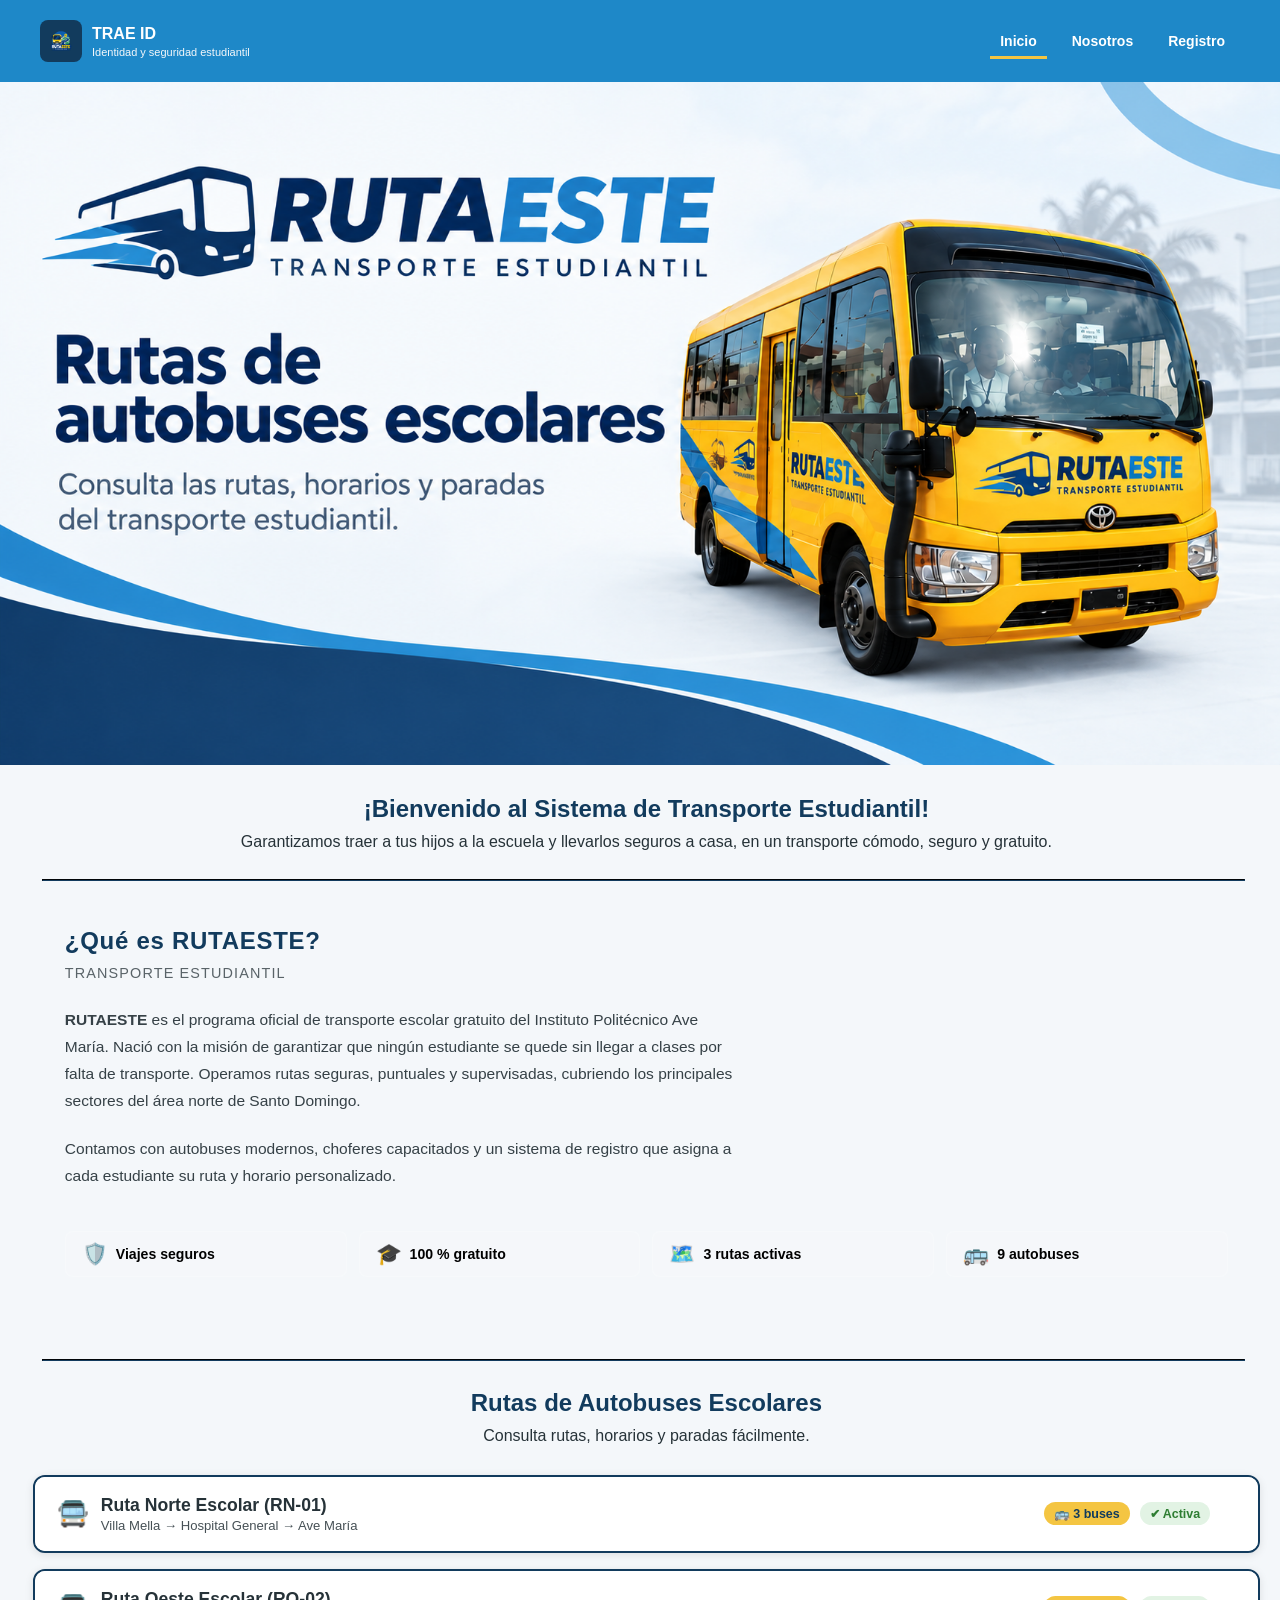
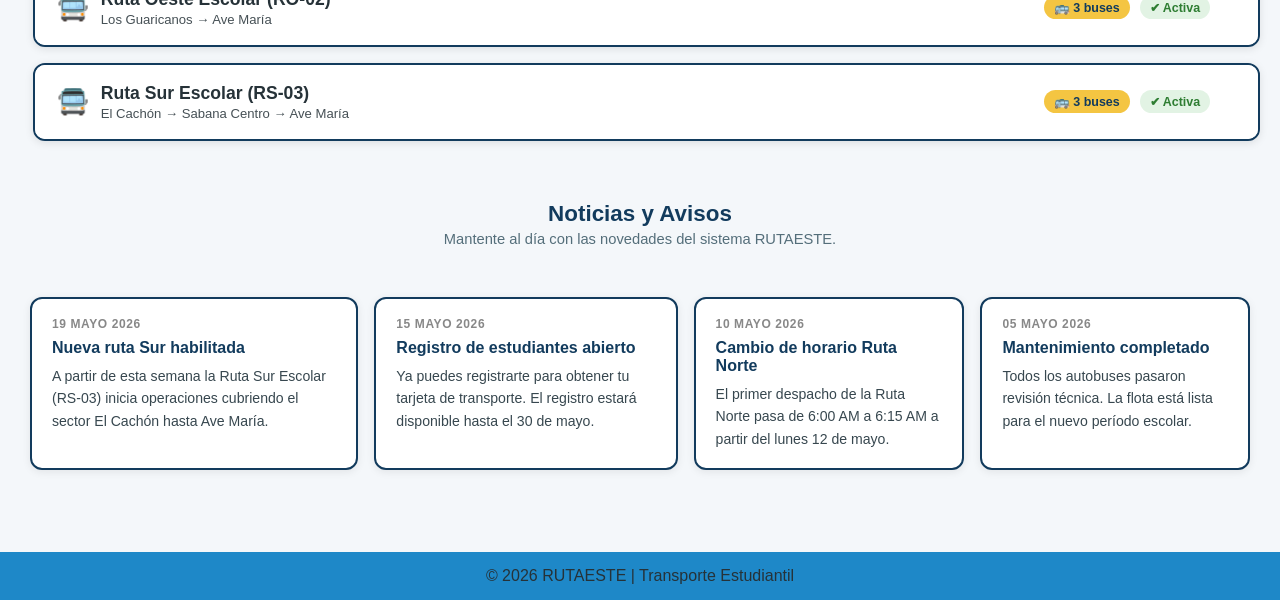
==== index.html @ 0df8cc71 "NEW" ====
<!DOCTYPE html>
<html lang="es">
<head>
  <meta charset="UTF-8">
  <meta name="viewport" content="width=device-width, initial-scale=1.0, maximum-scale=1.0, user-scalable=no">
  <link rel="stylesheet" href="/styles/base.css">
  <link rel="icon" href="/img/LOGO.png">
  <title>Sistema Nacional de Transporte Estudiantil | RUTAESTE</title>
  <script src="/scripts/loader.js"></script>

</head>
<header>
  <div class="nav">
    <div class="brand">
      <div class="brand-mark"><img src="/img/logo.ico" alt="RUTAESTE"></div>
      <div>TRAE ID<small>Identidad y seguridad estudiantil</small></div>
    </div>
    <nav id="nav">
      <button onclick="window.location.href='index.html'" class="active">Inicio</button>
      <button onclick="window.location.href='Nosotros.html'">Nosotros</button>
      <button onclick="window.location.href='registro_update.html'">Registro</button>
    </nav>
  </div>
</header>
<body>

  <div class="banner">
  <img src="/img/banner new version.png" alt="Logo RUTAESTE">
</div>

<div class="center">

  <section class="hero0">
    <center>
      <h1>¡Bienvenido al Sistema de Transporte Estudiantil!</h1>
      <p>Garantizamos traer a tus hijos a la escuela y llevarlos seguros a casa, en un transporte cómodo, seguro y gratuito.</p>
    </center>
  </section>

  <br>
<hr>
  <section class="trae-presentacion1">
    <h2>¿Qué es RUTAESTE?</h2>
    <p class="trae-subtitulo">Transporte Estudiantil</p>
    <p>
      <strong>RUTAESTE</strong> es el programa oficial de transporte escolar gratuito del
      Instituto Politécnico Ave María. Nació con la misión de garantizar que ningún
      estudiante se quede sin llegar a clases por falta de transporte. Operamos rutas
      seguras, puntuales y supervisadas, cubriendo los principales sectores del área
      norte de Santo Domingo.
    </p>
    <p>
      Contamos con autobuses modernos, choferes capacitados y un sistema de registro
      que asigna a cada estudiante su ruta y horario personalizado.
    </p>
 
    <br>
    <div class="trae-pilares">
      <div class="pilar">
        <span class="pilar-icono">🛡️</span>
        <span>Viajes seguros</span>
      </div>
      <div class="pilar">
        <span class="pilar-icono">🎓</span>
        <span>100 % gratuito</span>
      </div>
      <div class="pilar">
        <span class="pilar-icono">🗺️</span>
        <span>3 rutas activas</span>
      </div>
      <div class="pilar">
        <span class="pilar-icono">🚌</span>
        <span>9 autobuses</span>
      </div>
    </div>
  </section>

  <br><hr><br>

  <section class="hero">
    <center><h1>Rutas de Autobuses Escolares</h1></center>
    <center><p>Consulta rutas, horarios y paradas fácilmente.</p></center>
  </section>

  <section class="rutas">

    <!-- ── RUTA NORTE (RN-01) ── -->
    <div class="ruta-card" id="card-norte">
      <div class="ruta-header" onclick="toggleCard('card-norte')">
        <div class="ruta-header-left">
          <span class="ruta-icon">🚍</span>
          <div>
            <p class="ruta-titulo">Ruta Norte Escolar (RN-01)</p>
            <p class="ruta-recorrido-resumen">Villa Mella → Hospital General → Ave María</p>
          </div>
        </div>
        <div class="ruta-header-right">
          <span class="badge badge-buses">🚌 3 buses</span>
          <span class="badge badge-activa">✔ Activa</span>
          <span class="ruta-flecha">▼</span>
        </div>
      </div>

      <div class="ruta-body">
        <iframe
          class="ruta-mapa"
          src="https://www.google.com/maps/d/u/0/embed?mid=1RhpLhLIJPWa6T9oKWr-Y9kpcvEeomhI&ehbc=2E312F"
          loading="lazy"
          allowfullscreen
          title="Mapa Ruta Norte"></iframe>

        <div class="ruta-detalles">
          <div class="detalle-bloque">
            <h4>📍 Paradas</h4>
            <ul>
              <li>Sirena Villa Mella</li>
              <li>Hospital General</li>
              <li>Los Coordinadores</li>
              <li>Estación Sabana Perdida</li>
              <li>Instituto Politécnico Ave María</li>
            </ul>
          </div>

          <div class="detalle-bloque">
            <h4>🚌 Autobuses</h4>
            <ul>
              <li>Bus 01</li>
              <li>Bus 02</li>
              <li>Bus 03</li>
            </ul>
          </div>

          <div class="detalle-bloque">
            <h4>🕐 Horarios</h4>
            <ul>
              <li>6:15 AM</li>
              <li>6:25 AM</li>
              <li>6:35 AM</li>
            </ul>
          </div>

          <div class="detalle-bloque">
            <h4>ℹ️ Información</h4>
            <div class="detalle-stat">⏱ Duración: <span class="valor">35 min</span></div>
            <div class="detalle-stat">📏 Distancia: <span class="valor">8 km aprox.</span></div>
            <div class="detalle-stat">📌 Estado: <span class="valor">Activa</span></div>
          </div>
        </div>
      </div>
    </div>


    <!-- ── RUTA OESTE (RO-02) ── -->
    <div class="ruta-card" id="card-oeste">
      <div class="ruta-header" onclick="toggleCard('card-oeste')">
        <div class="ruta-header-left">
          <span class="ruta-icon">🚍</span>
          <div>
            <p class="ruta-titulo">Ruta Oeste Escolar (RO-02)</p>
            <p class="ruta-recorrido-resumen">Los Guaricanos → Ave María</p>
          </div>
        </div>
        <div class="ruta-header-right">
          <span class="badge badge-buses">🚌 3 buses</span>
          <span class="badge badge-activa">✔ Activa</span>
          <span class="ruta-flecha">▼</span>
        </div>
      </div>

      <div class="ruta-body">
        <iframe
          class="ruta-mapa"
          src="https://www.google.com/maps/d/u/0/embed?mid=13npc8TZJWFdWwq7vRNnT5gHbC9tRqGc&ehbc=2E312F"
          loading="lazy"
          allowfullscreen
          title="Mapa Ruta Oeste"></iframe>

        <div class="ruta-detalles">
          <div class="detalle-bloque">
            <h4>📍 Paradas</h4>
            <ul>
              <li>Entrada Los Guaricanos</li>
              <li>Avenida Principal Los Guaricanos</li>
              <li>Instituto Politécnico Ave María</li>
            </ul>
          </div>

          <div class="detalle-bloque">
            <h4>🚌 Autobuses</h4>
            <ul>
              <li>Bus 04</li>
              <li>Bus 05</li>
              <li>Bus 06</li>
            </ul>
          </div>

          <div class="detalle-bloque">
            <h4>🕐 Horarios</h4>
            <ul>
              <li>6:20 AM</li>
              <li>6:30 AM</li>
              <li>6:40 AM</li>
            </ul>
          </div>

          <div class="detalle-bloque">
            <h4>ℹ️ Información</h4>
            <div class="detalle-stat">⏱ Duración: <span class="valor">20 min</span></div>
            <div class="detalle-stat">📏 Distancia: <span class="valor">4.5 km aprox.</span></div>
            <div class="detalle-stat">📌 Estado: <span class="valor">Activa</span></div>
          </div>
        </div>
      </div>
    </div>


    <!-- ── RUTA SUR (RS-03) ── -->
    <div class="ruta-card" id="card-sur">
      <div class="ruta-header" onclick="toggleCard('card-sur')">
        <div class="ruta-header-left">
          <span class="ruta-icon">🚍</span>
          <div>
            <p class="ruta-titulo">Ruta Sur Escolar (RS-03)</p>
            <p class="ruta-recorrido-resumen">El Cachón → Sabana Centro → Ave María</p>
          </div>
        </div>
        <div class="ruta-header-right">
          <span class="badge badge-buses">🚌 3 buses</span>
          <span class="badge badge-activa">✔ Activa</span>
          <span class="ruta-flecha">▼</span>
        </div>
      </div>

      <div class="ruta-body">
        <iframe
          class="ruta-mapa"
          src="https://www.google.com/maps/d/u/0/embed?mid=1DALolXIkSXLvNFrOCTr4LO9HNz-a-xM&ehbc=2E312F"
          loading="lazy"
          allowfullscreen
          title="Mapa Ruta Sur"></iframe>

        <div class="ruta-detalles">
          <div class="detalle-bloque">
            <h4>📍 Paradas</h4>
            <ul>
              <li>El Cachón</li>
              <li>Parque Sabana Perdida</li>
              <li>Instituto Politécnico Ave María</li>
            </ul>
          </div>

          <div class="detalle-bloque">
            <h4>🚌 Autobuses</h4>
            <ul>
              <li>Bus 07</li>
              <li>Bus 08</li>
              <li>Bus 09</li>
            </ul>
          </div>

          <div class="detalle-bloque">
            <h4>🕐 Horarios</h4>
            <ul>
              <li>6:10 AM</li>
              <li>6:20 AM</li>
              <li>6:30 AM</li>
            </ul>
          </div>

          <div class="detalle-bloque">
            <h4>ℹ️ Información</h4>
            <div class="detalle-stat">⏱ Duración: <span class="valor">15 min</span></div>
            <div class="detalle-stat">📏 Distancia: <span class="valor">3.5 km aprox.</span></div>
            <div class="detalle-stat">📌 Estado: <span class="valor">Activa</span></div>
          </div>
        </div>
      </div>
    </div>

  </section>

</div>
<section class="noticias">
  <center><h2>Noticias y Avisos</h2></center>
  <center><p>Mantente al día con las novedades del sistema RUTAESTE.</p></center>

  <div class="noticias-grid">

    <div class="noticia-card">
      <span class="noticia-fecha">19 mayo 2026</span>
      <h3>Nueva ruta Sur habilitada</h3>
      <p>A partir de esta semana la Ruta Sur Escolar (RS-03) inicia operaciones cubriendo el sector El Cachón hasta Ave María.</p>
    </div>

    <div class="noticia-card">
      <span class="noticia-fecha">15 mayo 2026</span>
      <h3>Registro de estudiantes abierto</h3>
      <p>Ya puedes registrarte para obtener tu tarjeta de transporte. El registro estará disponible hasta el 30 de mayo.</p>
    </div>

    <div class="noticia-card">
      <span class="noticia-fecha">10 mayo 2026</span>
      <h3>Cambio de horario Ruta Norte</h3>
      <p>El primer despacho de la Ruta Norte pasa de 6:00 AM a 6:15 AM a partir del lunes 12 de mayo.</p>
    </div>

    <div class="noticia-card">
      <span class="noticia-fecha">05 mayo 2026</span>
      <h3>Mantenimiento completado</h3>
      <p>Todos los autobuses pasaron revisión técnica. La flota está lista para el nuevo período escolar.</p>
    </div>

  </div>
</section>


<footer>
  <p>© 2026 RUTAESTE | Transporte Estudiantil</p>
</footer>
</body>
</html>

<script>


  // Lista de todas las cards de ruta
  const todasLasCards = ['card-norte', 'card-oeste', 'card-sur'];

  /**
   * Abre la card con el id dado.
   * Si ya estaba abierta, la cierra (toggle).
   * Cierra automáticamente cualquier otra que esté abierta.
   */
  function toggleCard(idCard) {
    const cardActual = document.getElementById(idCard);
    const estaAbierta = cardActual.classList.contains('abierta');

    // Cerrar todas las cards
    todasLasCards.forEach(function(id) {
      document.getElementById(id).classList.remove('abierta');
    });

    // Si la card no estaba abierta, abrirla ahora
    if (!estaAbierta) {
      cardActual.classList.add('abierta');
    }
  }


  // Bloquear Ctrl + rueda del mouse
  document.addEventListener('wheel', function(e) {
    if (e.ctrlKey) {
      e.preventDefault();
    }
  }, { passive: false });

  // Bloquear Ctrl + +, Ctrl + -, Ctrl + 0
  document.addEventListener('keydown', function(e) {
    if (e.ctrlKey &&
       (e.key === '+' || e.key === '-' || e.key === '=' || e.key === '0')) {
      e.preventDefault();
    }
  });
</script>
---- styles/base.css ----
*{
  margin:0;
  padding:0;
  box-sizing:border-box;
  font-family:Arial,sans-serif;
}

body{
  background:#F4F7FA;
  color:#263238;
  object-fit:cover;
  display:block;
}

p{
  color:#263238;
}

.app{
  min-height:100vh;
}

/* ============================================================
   ENCABEZADO Y NAVEGACIÓN
============================================================ */

header{
  background:#1E88C8;
  color:white;
  padding:20px;
  text-align:center;
}

.nav{
  max-width:1200px;
  margin:auto;
  display:flex;
  align-items:center;
  justify-content:space-between;
  gap:20px;
}

.brand{
  display:flex;
  align-items:center;
  gap:10px;
  color:#fff;
  font-weight:bold;
  text-align:left;
}

.brand-mark{
  width:42px;
  height:42px;
  border-radius:8px;
  background:#123B5D;
  padding:5px;
  display:grid;
  place-items:center;
  overflow:hidden;
}

.brand-mark img{
  width:100%;
  height:100%;
  object-fit:contain;
}
.brand small{
  display:block;
  font-size:11px;
  font-weight:normal;
  margin-top:3px;
  color:#F4F7FA;
}

nav{
  display:flex;
  gap:5px;
  flex-wrap:wrap;
  justify-content:flex-end;
  align-items:center;
}

nav button{
  color:#fff;
  margin:0 5px;
  font-weight:bold;
  position:relative;
  text-decoration:none;
  padding:10px;
  border:0;
  background:transparent;
  cursor:pointer;
  font-size:14px;
}

nav button::after{
  content:"";
  position:absolute;
  left:0;
  bottom:0;
  width:0;
  height:3px;
  background:#F4C542;
  transition:.3s;
}

nav button:hover::after,
nav button.active::after{
  width:100%;
}

nav button:hover,
nav button.active{
  color:#fff;
}

/* Menú responsive (igual que en registro) */
@media(max-width:620px){
  .nav{
    align-items:flex-start;
    flex-direction:column;
  }

  nav{
    width:100%;
    justify-content:flex-start;
  }
}

@media(max-width:480px){
  nav button{
    margin:0;
    padding:8px;
  }
}
.hero1{
      text-align:left;
      padding:10px 10px;
      background: #F4F7FA;
    }
    .hero1 h1{color:#123B5D; margin-bottom:10px;}

    .center {
      margin-left: 1%;
      padding:20px;
    }

hr {
  border-color: #123B5D;
  margin-left: 9px;
  margin-right: 15px;
}

  /* ============================================================
       ESTILOS DE CARDS DE RUTAS — No tocan nada fuera de .rutas
    ============================================================ */

    .rutas {
      display: flex;
      flex-direction: column;
      gap: 16px;
      padding: 20px 0;
    }

    .ruta-card {
      border: 2px solid #123B5D;       
      border-radius: 12px;
      overflow: hidden;
      background: #ffffff;
      box-shadow: 0 2px 8px rgba(0, 0, 0, 0.10);
      transition: box-shadow 0.3s ease;
    }

    .ruta-card:hover {
      box-shadow: 0 4px 18px rgba(26, 58, 107, 0.18);
    }

    .ruta-header {
      display: flex;
      align-items: center;
      justify-content: space-between;
      padding: 18px 22px;
      cursor: pointer;
      background: #ffffff;            
      color: #ffffff;
      user-select: none;
      gap: 12px;
      transition: background 0.2s ease;
    }

    .ruta-header:hover {
      background: #1E88C8;
    }

    .ruta-header-left {
      display: flex;
      align-items: center;
      gap: 12px;
    }

    .ruta-icon {
      font-size: 1.6rem;
      line-height: 1;
    }

    .ruta-titulo {
      font-size: 1.1rem;
      font-weight: 700;
      margin: 0;
    }

    .ruta-recorrido-resumen {
      font-size: 0.82rem;
      opacity: 0.85;
      margin: 2px 0 0;
    }

    /* Grupo de badges (buses + estado) */
    .ruta-header-right {
      display: flex;
      align-items: center;
      gap: 10px;
      flex-shrink: 0;
    }

    .badge {
      display: inline-flex;
      align-items: center;
      gap: 5px;
      padding: 4px 10px;
      border-radius: 20px;
      font-size: 0.78rem;
      font-weight: 600;
    }

    .badge-buses {
      background: #F4C542;             
      color: #123B5D;
    }

    .badge-activa {
      background: #E2F3E4;
      color: #2E7D32;
    }

    /* Flecha animada */
    .ruta-flecha {
      font-size: 1rem;
      transition: transform 0.35s ease;
      opacity: 0.85;
    }

    .ruta-card.abierta .ruta-flecha {
      transform: rotate(180deg);
    }

    .ruta-body {
      max-height: 0;
      overflow: hidden;
      transition: max-height 0.45s cubic-bezier(0.4, 0, 0.2, 1),
                  padding   0.35s ease;
      padding: 0 22px;
      background: #F4F7FA;
    }

    .ruta-card.abierta .ruta-body {
      max-height: 1200px;            
      padding: 20px 22px 24px;
    }

    /* Iframe del mapa */
    .ruta-mapa {
      width: 100%;
      height: 260px;
      border: none;
      border-radius: 10px;
      margin-bottom: 20px;
      display: block;
    }

    /* Grid de detalles */
    .ruta-detalles {
      display: grid;
      grid-template-columns: repeat(auto-fit, minmax(180px, 1fr));
      gap: 14px;
    }

    .detalle-bloque {
      background: #ffffff;
      border: 1px solid #D7E2EA;
      border-radius: 10px;
      padding: 14px 16px;
    }

    .detalle-bloque h4 {
      margin: 0 0 8px;
      font-size: 0.78rem;
      text-transform: uppercase;
      letter-spacing: 0.06em;
      color: #123B5D;
      font-weight: 700;
    }

    .detalle-bloque ul {
      margin: 0;
      padding-left: 16px;
      font-size: 0.88rem;
      color: #263238;
      line-height: 1.7;
    }

    .detalle-bloque p {
      margin: 0;
      font-size: 0.88rem;
      color: #263238;
      line-height: 1.6;
    }

    .detalle-stat {
      display: flex;
      align-items: center;
      gap: 6px;
      font-size: 0.88rem;
      color: #263238;
      margin-bottom: 4px;
    }

    .detalle-stat span.valor {
      font-weight: 600;
      color: #123B5D;
    }

    /* ---- Responsive ---- */
    @media (max-width: 600px) {
      .ruta-header {
        padding: 14px 16px;
      }

      .ruta-titulo {
        font-size: 1rem;
      }

      .badge {
        font-size: 0.72rem;
        padding: 3px 8px;
      }

      .ruta-card.abierta .ruta-body {
        padding: 16px 16px 20px;
      }

      .ruta-mapa {
        height: 200px;
      }
    }

     .trae-presentacion {
      background: #a0a0a000;
      border-radius: 16px;
      padding: 36px 32px;
      margin: 10px 0 28px;
      color: #ffffff;
      position: relative;
      overflow: hidden;
      
    }

    /* Detalle decorativo de fondo */
    .trae-presentacion::before {
      position: absolute;
      right: 24px;
      top: 50%;
      transform: translateY(-50%);
      font-size: 7rem;
      opacity: 0.08;
      pointer-events: none;
    }

    .trae-presentacion h2 {
      font-size: 1.5rem;
      font-weight: 800;
      margin: 0 0 6px;
      color: #123B5D;         
      letter-spacing: 0.03em;

    }

    .trae-presentacion .trae-subtitulo {
      font-size: 0.9rem;
      opacity: 0.75;
      margin: 0 0 20px;
      text-transform: uppercase;
      letter-spacing: 0.08em;
    }

    .trae-presentacion p {
      font-size: 0.97rem;
      line-height: 1.75;
      margin: 0 0 20px;
      max-width: 680px;
      opacity: 0.92;
    }

    
    .trae-pilares {
      display: flex;
      flex-wrap: wrap;
      gap: 12px;
      margin-top: 4px;
      color: #000000;

    }

    .pilar {
      display: flex;
      align-items: center;
      gap: 8px;
      background: rgba(0, 0, 0, 0.973);
      border: 1px solid rgb(0, 0, 0);
      border-radius: 8px;
      padding: 10px 16px;
      font-size: 0.88rem;
      font-weight: 600;
      flex: 1;
      min-width: 140px;
    }

    .pilar-icono {
      font-size: 1.3rem;
    }

    @media (max-width: 600px) {
      .trae-presentacion {
        padding: 24px 18px;
      }

      .trae-presentacion h2 {
        font-size: 1.2rem;
      }

      .pilar {
        min-width: 120px;
        font-size: 0.82rem;
      }
    }


    *{margin:0;padding:0;box-sizing:border-box;font-family:Arial,sans-serif;}
      body{
      background:#F4F7FA;
      object-fit: cover; 
      display: block;
    }

    p {
      color: #263238 ;
    }
    header{
      background:#1E88C8;
      color:white;
      padding:20px;
      text-align:center;
    }

    .menu-links{
      padding: auto;
      display:flex;
      align-items:center;
    }
    .hero0{
      text-align:left;
      padding: 10px;
      background:#F4F7FA;
    }
    .hero0 h1{color:#123B5D; margin-bottom:10px;}
    .rutas{
      padding:10px;
    }
  .hero{
      text-align:left;
      padding:10px;
      background:#F4F7FA;
    
    }
    .hero h1{color:#123B5D; margin-bottom:10px;}
    .rutas{
      padding:10px;
    }

    .card{
      background:white;
      margin:15px auto;
      padding:20px;
      max-width:500px;
      border-left:8px solid #000000;
      border-radius:8px;
      box-shadow:0 2px 5px rgba(0,0,0,0.1);
    }
    footer{
      background:#1E88C8;
      color:white;
      text-align:center;
      padding:15px;
      margin-top:20px;
    }

    .banner img{
      width:100%;
      height:100%;
      object-fit:contain;
      display:block;
    }

  

.hero1{
      text-align:left;
      padding:10px 10px;
      background:#F4F7FA ;
    }
    .hero1 h1{color:#123B5D; margin-bottom:10px;}

    .center {
      margin-left: 1%;
      padding:20px;
    }

hr {
  border-color: #123B5D;
  margin-left: 9px;
  margin-right: 15px;
}

  /* ============================================================
       ESTILOS DE CARDS DE RUTAS 
    ============================================================ */

    .rutas {
      display: flex;
      flex-direction: column;
      gap: 16px;
      padding: 20px 0;
    }

    .ruta-card {
      border: 2px solid #123B5D;       
      border-radius: 12px;
      overflow: hidden;
      background: #ffffff;
      box-shadow: 0 2px 8px rgba(0, 0, 0, 0.10);
      transition: box-shadow 0.3s ease;
    }

    .ruta-card:hover {
      box-shadow: 0 4px 18px rgba(26, 58, 107, 0.18);
    }

    /* Cabecera clickeable */
    .ruta-header {
      display: flex;
      align-items: center;
      justify-content: space-between;
      padding: 18px 22px;
      cursor: pointer;
      background: #ffffff;            
      color: #ffffff;
      user-select: none;
      gap: 12px;
      transition: background 0.2s ease;
    }

    .ruta-header:hover {
      background: #1E88C8;
    }

    /* Icono de autobús + nombre */
    .ruta-header-left {
      display: flex;
      align-items: center;
      gap: 12px;
    }

    .ruta-icon {
      font-size: 1.6rem;
      line-height: 1;
    }

    .ruta-titulo {
      font-size: 1.1rem;
      font-weight: 700;
      margin: 0;
    }

    .ruta-recorrido-resumen {
      font-size: 0.82rem;
      opacity: 0.85;
      margin: 2px 0 0;
    }

    /* Grupo de badges (buses + estado) */
    .ruta-header-right {
      display: flex;
      align-items: center;
      gap: 10px;
      flex-shrink: 0;
    }

    .badge {
      display: inline-flex;
      align-items: center;
      gap: 5px;
      padding: 4px 10px;
      border-radius: 20px;
      font-size: 0.78rem;
      font-weight: 600;
    }

    .badge-buses {
      background: #F4C542;           
      color: #123B5D;
    }

    .badge-activa {
      background: #E2F3E4;
      color: #2E7D32;
    }

    /* Flecha animada */
    .ruta-flecha {
      font-size: 1rem;
      transition: transform 0.35s ease;
      opacity: 0.85;
    }

    .ruta-card.abierta .ruta-flecha {
      transform: rotate(180deg);
    }

    .ruta-body {
      max-height: 0;
      overflow: hidden;
      transition: max-height 0.45s cubic-bezier(0.4, 0, 0.2, 1),
                  padding   0.35s ease;
      padding: 0 22px;
      background: #F4F7FA;
    }

    .ruta-card.abierta .ruta-body {
      max-height: 1200px;              
      padding: 20px 22px 24px;
    }

    /* Iframe del mapa */
    .ruta-mapa {
      width: 100%;
      height: 260px;
      border: none;
      border-radius: 10px;
      margin-bottom: 20px;
      display: block;
    }

    /* Grid de detalles */
    .ruta-detalles {
      display: grid;
      grid-template-columns: repeat(auto-fit, minmax(180px, 1fr));
      gap: 14px;
    }

    .detalle-bloque {
      background: #ffffff;
      border: 1px solid #D7E2EA;
      border-radius: 10px;
      padding: 14px 16px;
    }

    .detalle-bloque h4 {
      margin: 0 0 8px;
      font-size: 0.78rem;
      text-transform: uppercase;
      letter-spacing: 0.06em;
      color: #123B5D;
      font-weight: 700;
    }

    .detalle-bloque ul {
      margin: 0;
      padding-left: 16px;
      font-size: 0.88rem;
      color: #263238;
      line-height: 1.7;
    }

    .detalle-bloque p {
      margin: 0;
      font-size: 0.88rem;
      color: #263238;
      line-height: 1.6;
    }

    .detalle-stat {
      display: flex;
      align-items: center;
      gap: 6px;
      font-size: 0.88rem;
      color: #263238;
      margin-bottom: 4px;
    }

    .detalle-stat span.valor {
      font-weight: 600;
      color: #123B5D;
    }

    /* ---- Responsive ---- */
    @media (max-width: 600px) {
      .ruta-header {
        padding: 14px 16px;
      }

      .ruta-titulo {
        font-size: 1rem;
      }

      .badge {
        font-size: 0.72rem;
        padding: 3px 8px;
      }

      .ruta-card.abierta .ruta-body {
        padding: 16px 16px 20px;
      }

      .ruta-mapa {
        height: 200px;
      }
    }

     .trae-presentacion1 {
      background: #a0a0a000;
      border-radius: 16px;
      padding: 36px 32px;
      margin: 10px 0 28px;
      color: #ffffff;
      position: relative;
      overflow: hidden;
      
    }

    .trae-presentacion1::before {
      position: absolute;
      right: 24px;
      top: 50%;
      transform: translateY(-50%);
      font-size: 7rem;
      opacity: 0.08;
      pointer-events: none;
    }

    .trae-presentacion1 h2 {
      font-size: 1.5rem;
      font-weight: 800;
      margin: 0 0 6px;
      color: #123B5D;           
      letter-spacing: 0.03em;

    }

    .trae-presentacion1 .trae-subtitulo {
      font-size: 0.9rem;
      opacity: 0.75;
      margin: 0 0 20px;
      text-transform: uppercase;
      letter-spacing: 0.08em;
    }

    .trae-presentacion1 p {
      font-size: 0.97rem;
      line-height: 1.75;
      margin: 0 0 20px;
      max-width: 680px;
      opacity: 0.92;
    }

    
    .trae-presentacion1 {
      background: #a0a0a000;
      border-radius: 16px;
      padding: 36px 32px;
      margin: 10px 0 28px;
      color: #ffffff;
      position: relative;
      overflow: hidden;
      
    }

    .trae-presentacion::before {
      position: absolute;
      right: 24px;
      top: 50%;
      transform: translateY(-50%);
      font-size: 7rem;
      opacity: 0.08;
      pointer-events: none;
    }

    .trae-presentacion h2 {
      font-size: 1.5rem;
      font-weight: 800;
      margin: 0 0 6px;
      color: #123B5D;           
      letter-spacing: 0.03em;

    }

    .trae-presentacion .trae-subtitulo {
      font-size: 0.9rem;
      opacity: 0.75;
      margin: 0 0 20px;
      text-transform: uppercase;
      letter-spacing: 0.08em;
    }

    .trae-presentacion p {
      font-size: 0.97rem;
      line-height: 1.75;
      margin: 0 0 20px;
      max-width: 680px;
      opacity: 0.92;
    }

    .trae-pilares {
      display: flex;
      flex-wrap: wrap;
      gap: 12px;
      margin-top: 4px;
    }

    .pilar {
      display: flex;
      align-items: center;
      gap: 8px;
      background: rgba(255, 255, 255, 0.10);
      border: 1px solid rgba(255, 255, 255, 0.18);
      border-radius: 8px;
      padding: 10px 16px;
      font-size: 0.88rem;
      font-weight: 600;
      flex: 1;
      min-width: 140px;
    }

    .pilar-icono {
      font-size: 1.3rem;
    }

    @media (max-width: 600px) {
      .trae-presentacion {
        padding: 24px 18px;
      }

      .trae-presentacion h2 {
        font-size: 1.2rem;
      }

      .pilar {
        min-width: 120px;
        font-size: 0.82rem;
      }
    }

/* ===== NOTICIAS ===== */
.noticias {
  padding: 20px 0 32px;
}

.noticias h2 {
  font-size: 1.4rem;
  color: #123B5D;
  margin-bottom: 4px;
}

.noticias > center > p {
  color: #546E7A;
  font-size: 0.92rem;
  margin-bottom: 20px;
}

.noticias-grid {
  display: flex;
  grid-template-columns: repeat(auto-fit, minmax(240px, 1fr));
  gap: 16px;
  margin-top: 16px;
  padding: 30px;
}

.noticia-card {
  background: #ffffff;
  border: 2px solid #123B5D;
  border-radius: 12px;
  padding: 18px 20px;
  display: flex;
  flex-direction: column;
  gap: 8px;
  box-shadow: 0 2px 8px rgba(0,0,0,0.08);
  transition: box-shadow 0.3s ease;
}

.noticia-card:hover {
  box-shadow: 0 4px 16px rgba(26, 58, 107, 0.18);
}

.noticia-fecha {
  font-size: 0.75rem;
  color: #888;
  font-weight: 600;
  text-transform: uppercase;
  letter-spacing: 0.05em;
}

.noticia-card h3 {
  font-size: 1rem;
  color: #123B5D;
  margin: 0;
}

.noticia-card p {
  font-size: 0.88rem;
  color: #37474F;
  line-height: 1.6;
  margin: 0;
}

.noticia-tag {
  display: inline-block;
  background: #F4C542;
  color: #123B5D;
  font-size: 0.75rem;
  font-weight: 700;
  padding: 3px 10px;
  border-radius: 20px;
  align-self: flex-start;
  margin-top: 4px;
}


@media (max-width: 600px) {
  .trae-presentacion {
    flex-direction: column; /* Se apilan verticalmente en móvil */
  }

  .Autobusfoto {
    width: 100%;
  }
}

.trae-presentacion {
  display: flex;
  align-items: center;
}

.trae-presentacion .hero1 {
  flex: 1; 
}

.Autobusfoto {
  width: 500px;
  height: auto;
  border-radius: 12px;
  object-fit: cover;
  flex-shrink: 0; 
  border: 3px solid #123B5D;
}

/* ============================================================
       PÁGINA DE REGISTRO 
    ============================================================ */

    /* ---- Sección hero del registro ---- */
    .registro-hero {
      text-align: left;
      padding: 10px;
      background: #F4F7FA;
    }
    .registro-hero h1 { color: #123B5D; margin-bottom: 8px; }
    .registro-hero p  { color: #263238; font-size: 0.95rem; }

    /* ---- Bloque de ventajas ---- */
    .ventajas-grid {
      display: grid;
      grid-template-columns: repeat(auto-fit, minmax(200px, 1fr));
      gap: 14px;
      margin: 18px 0;
    }

    .ventaja-card {
      background: #ffffff;
      border-left: 6px solid #123B5D;
      border-radius: 8px;
      padding: 16px 18px;
      box-shadow: 0 2px 5px rgba(0,0,0,0.1);
      display: flex;
      flex-direction: column;
      gap: 6px;
    }

    .ventaja-icono {
      font-size: 1.8rem;
    }

    .ventaja-card h3 {
      font-size: 0.95rem;
      color: #123B5D;
      margin: 0;
    }

    .ventaja-card p {
      font-size: 0.82rem;
      color: #263238;
      margin: 0;
      line-height: 1.5;
    }

    .tarjeta-preview-section {
      background: #ffffff;
      border-left: 6px solid #123B5D;
      border-radius: 8px;
      padding: 20px 22px;
      box-shadow: 0 2px 5px rgba(0,0,0,0.1);
      margin-bottom: 24px;
      display: flex;
      align-items: center;
      gap: 28px;
      flex-wrap: wrap;
    }

    .tarjeta-preview-section .texto-tarjeta {
      flex: 1;
      min-width: 200px;
    }

    .tarjeta-preview-section h2 {
      color: #123B5D;
      font-size: 1.2rem;
      margin-bottom: 8px;
    }

    .tarjeta-preview-section p {
      font-size: 0.88rem;
      color: #263238;
      line-height: 1.6;
      margin-bottom: 6px;
    }

    .tarjeta-mockup {
      width: 280px;
      min-width: 240px;
      background: linear-gradient(135deg, #123B5D 0%, #0E2A42 100%);
      border-radius: 14px;
      padding: 20px 22px;
      color: #fff;
      box-shadow: 0 6px 24px rgba(30,90,168,0.30);
      position: relative;
      overflow: hidden;
    }

    .tarjeta-mockup::before {
      content: "";
      position: absolute;
      width: 160px;
      height: 160px;
      background: rgba(250, 194, 20, 0.12);
      border-radius: 50%;
      top: -40px;
      right: -40px;
    }

    .tarjeta-mockup::after {
      content: "";
      position: absolute;
      width: 100px;
      height: 100px;
      background: rgba(255,255,255,0.06);
      border-radius: 50%;
      bottom: -30px;
      left: -20px;
    }

    .tarjeta-label {
      font-size: 0.65rem;
      text-transform: uppercase;
      letter-spacing: 0.12em;
      opacity: 0.75;
      margin-bottom: 4px;
    }

    .tarjeta-nombre {
      font-size: 1rem;
      font-weight: 700;
      margin-bottom: 14px;
      color: #F4F7FA;
    }

    .tarjeta-info-row {
      display: flex;
      justify-content: space-between;
      font-size: 0.75rem;
      opacity: 0.85;
      margin-bottom: 4px;
    }

    .tarjeta-chip {
      width: 36px;
      height: 26px;
      background: linear-gradient(135deg, #F4F7FA, #e0a800);
      border-radius: 5px;
      margin-bottom: 14px;
      box-shadow: 0 2px 6px rgba(0,0,0,0.2);
    }

    .tarjeta-footer-row {
      display: flex;
      justify-content: space-between;
      align-items: flex-end;
      margin-top: 10px;
    }

    .tarjeta-logo-text {
      font-size: 1.1rem;
      font-weight: 800;
      color: #F4F7FA;
      letter-spacing: 0.05em;
    }

    .tarjeta-tipo {
      font-size: 0.65rem;
      opacity: 0.7;
      text-align: right;
    }

    .divisor-registro {
      display: flex;
      align-items: center;
      gap: 12px;
      margin: 20px 0;
    }

    .divisor-registro hr {
      flex: 1;
      border-color: #123B5D;
      margin: 0;
    }

    .divisor-registro span {
      color: #123B5D;
      font-weight: 700;
      font-size: 1rem;
      white-space: nowrap;
    }

    .form-registro {
      background: #ffffff;
      border-left: 6px solid #123B5D;
      border-radius: 8px;
      padding: 24px 26px;
      box-shadow: 0 2px 5px rgba(0,0,0,0.1);
      margin-bottom: 30px;
    }

    .form-registro h2 {
      color: #123B5D;
      font-size: 1.2rem;
      margin-bottom: 18px;
    }

    /* Grid de campos */
    .form-grid {
      display: grid;
      grid-template-columns: repeat(auto-fit, minmax(220px, 1fr));
      gap: 14px;
    }

    /* Campo que ocupa las 2 columnas completas */
    .campo-completo {
      grid-column: 1 / -1;
    }

    .campo {
      display: flex;
      flex-direction: column;
      gap: 5px;
    }

    .campo label {
      font-size: 0.80rem;
      font-weight: 700;
      color: #123B5D;
      text-transform: uppercase;
      letter-spacing: 0.05em;
    }

    .campo input,
    .campo select {
      padding: 10px 12px;
      border: 1.5px solid #c8d8f0;
      border-radius: 7px;
      font-size: 0.88rem;
      color: #263238;
      background: #f7faff;
      transition: border-color 0.2s ease, box-shadow 0.2s ease;
      outline: none;
    }

    .campo input:focus,
    .campo select:focus {
      border-color: #123B5D;
      box-shadow: 0 0 0 3px rgba(30,90,168,0.12);
      background: #fff;
    }

    .campo input::placeholder {
      color: #aaa;
      font-size: 0.82rem;
    }

    /* Separador de secciones dentro del form */
    .form-seccion-titulo {
      grid-column: 1 / -1;
      font-size: 0.78rem;
      font-weight: 700;
      text-transform: uppercase;
      letter-spacing: 0.08em;
      color: #888;
      padding-bottom: 4px;
      border-bottom: 1px solid #e0e9f8;
      margin-top: 6px;
    }

    /* Botón de envío */
    .btn-registrar {
      display: block;
      width: 100%;
      margin-top: 20px;
      padding: 13px;
      background: #1E88C8;
      color: #fff;
      font-size: 1rem;
      font-weight: 700;
      border: none;
      border-radius: 8px;
      cursor: pointer;
      letter-spacing: 0.04em;
      transition: background 0.2s ease, transform 0.15s ease;
    }

    .btn-registrar:hover {
      background: #0E2A42;
      transform: translateY(-1px);
    }

    .btn-registrar:active {
      transform: translateY(0);
    }

    /* Nota de privacidad */
    .nota-privacidad {
      font-size: 0.75rem;
      color: #888;
      text-align: center;
      margin-top: 10px;
    }

    .mensaje-exito {
      display: none;
      background: #E2F3E4;
      border-left: 6px solid #2E7D32;
      border-radius: 8px;
      padding: 18px 20px;
      margin-top: 16px;
      color: #2E7D32;
      font-size: 0.9rem;
      font-weight: 600;
    }

    /* ---- Responsive ---- */
    @media (max-width: 600px) {
      .tarjeta-preview-section {
        flex-direction: column;
      }

      .tarjeta-mockup {
        width: 100%;
      }

      .form-registro {
        padding: 18px 16px;
      }
    }
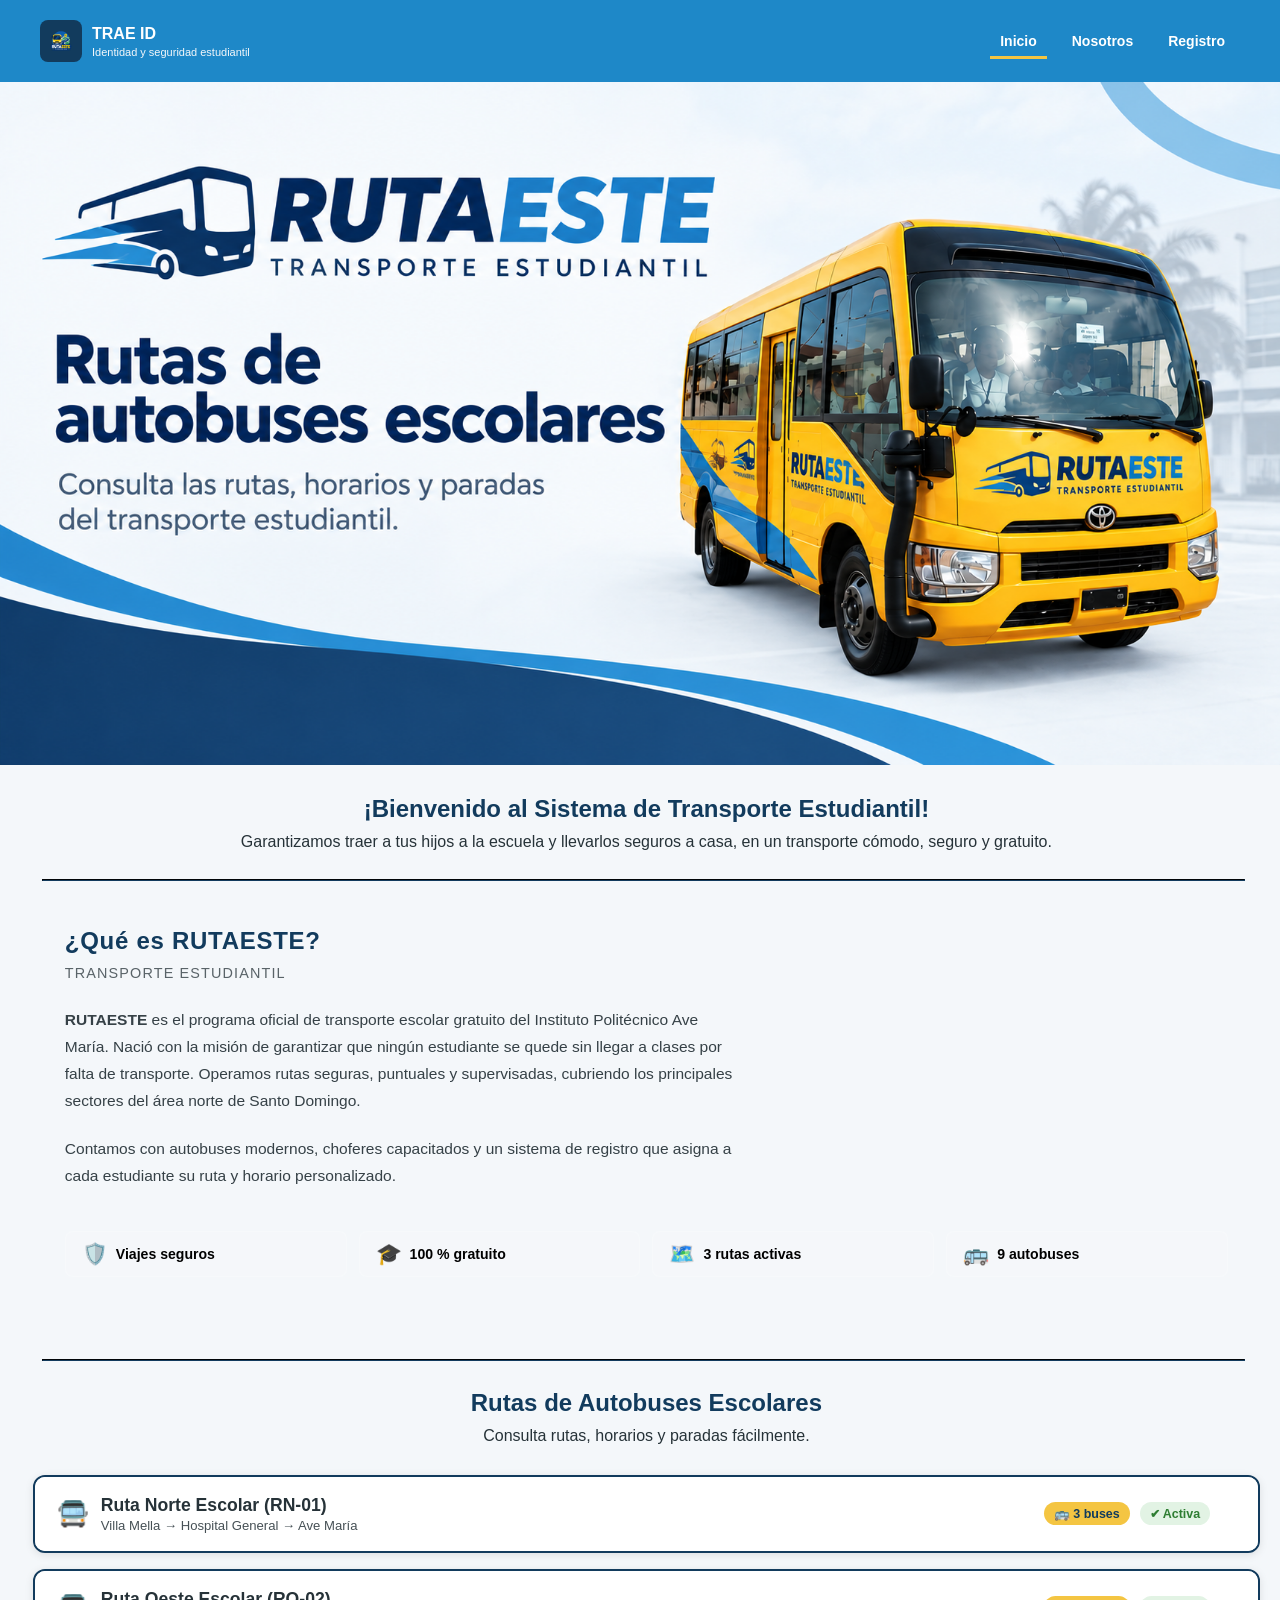
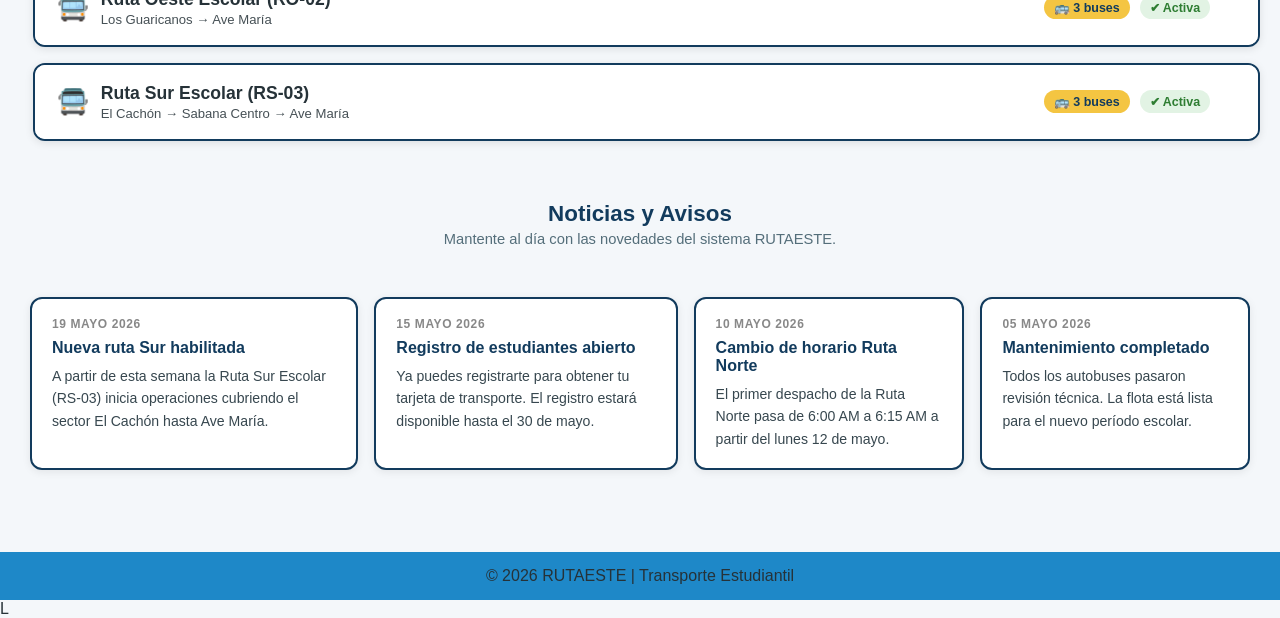
==== commit 94ab90f1: "NEW" ====
--- a/index.html
+++ b/index.html
@@ -361,4 +361,6 @@
       e.preventDefault();
     }
   });
-</script>+</script>
+
+L
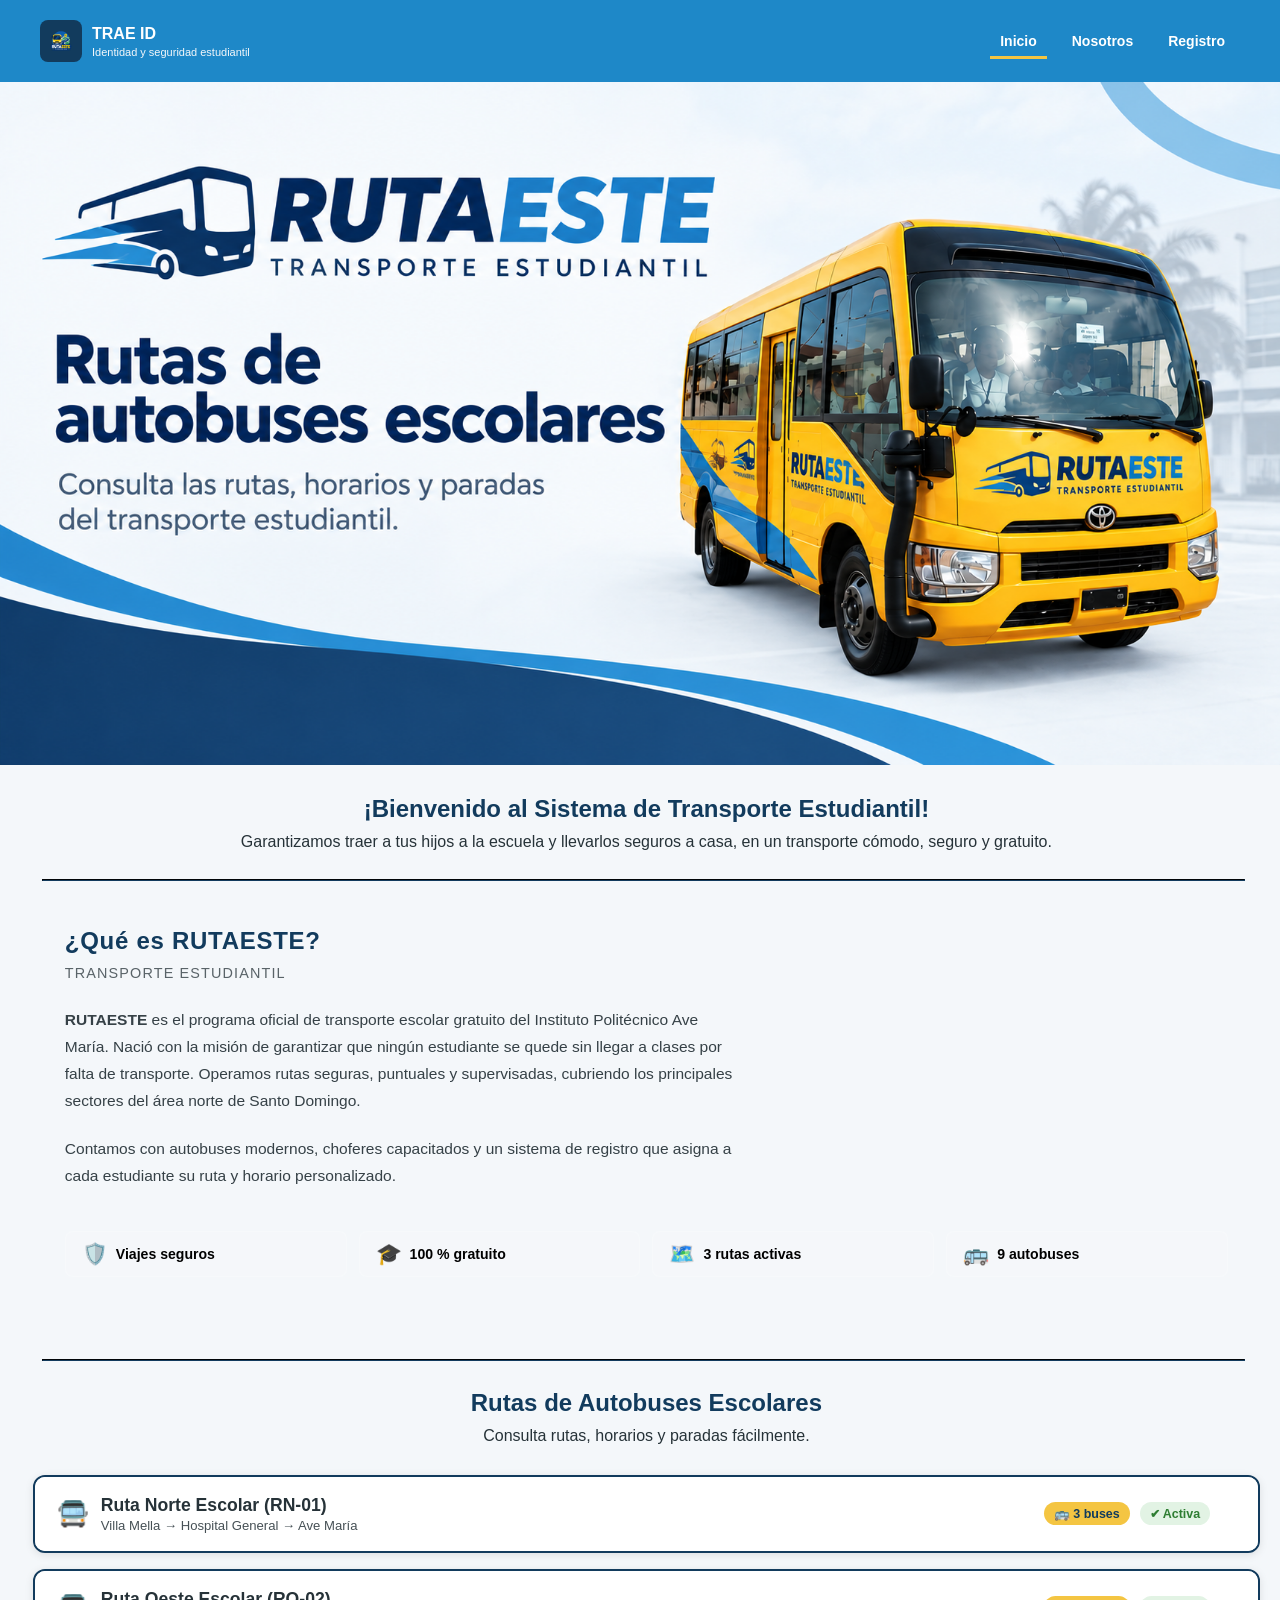
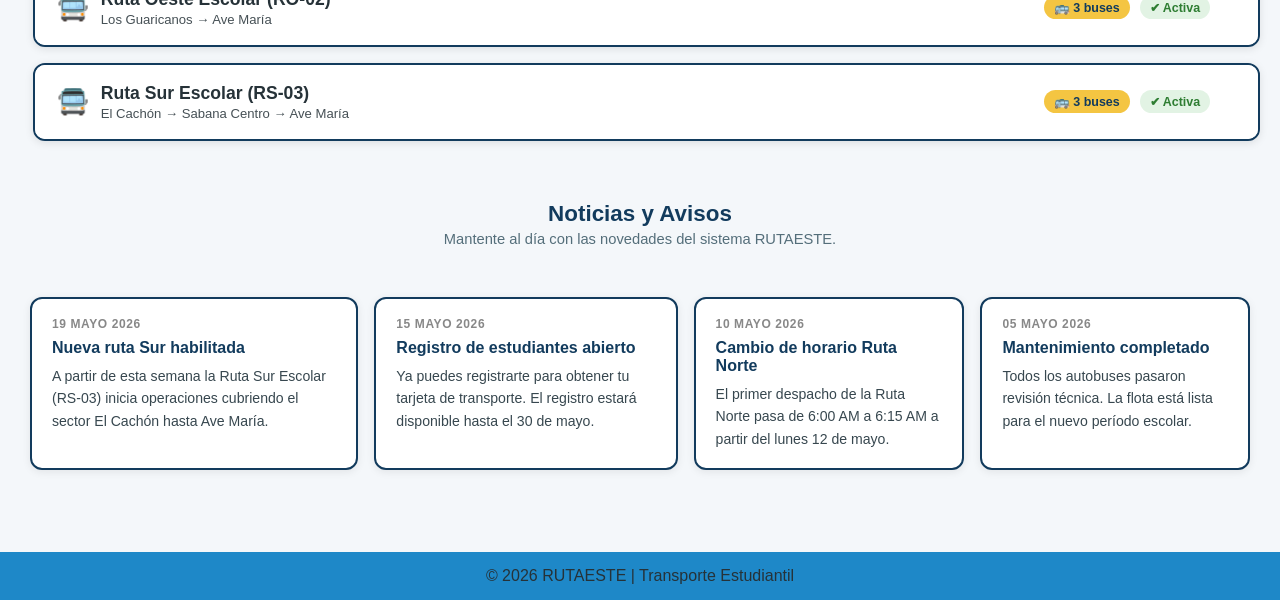
==== commit f4ee6f19: "new" ====
--- a/index.html
+++ b/index.html
@@ -363,4 +363,3 @@
   });
 </script>
 
-L
